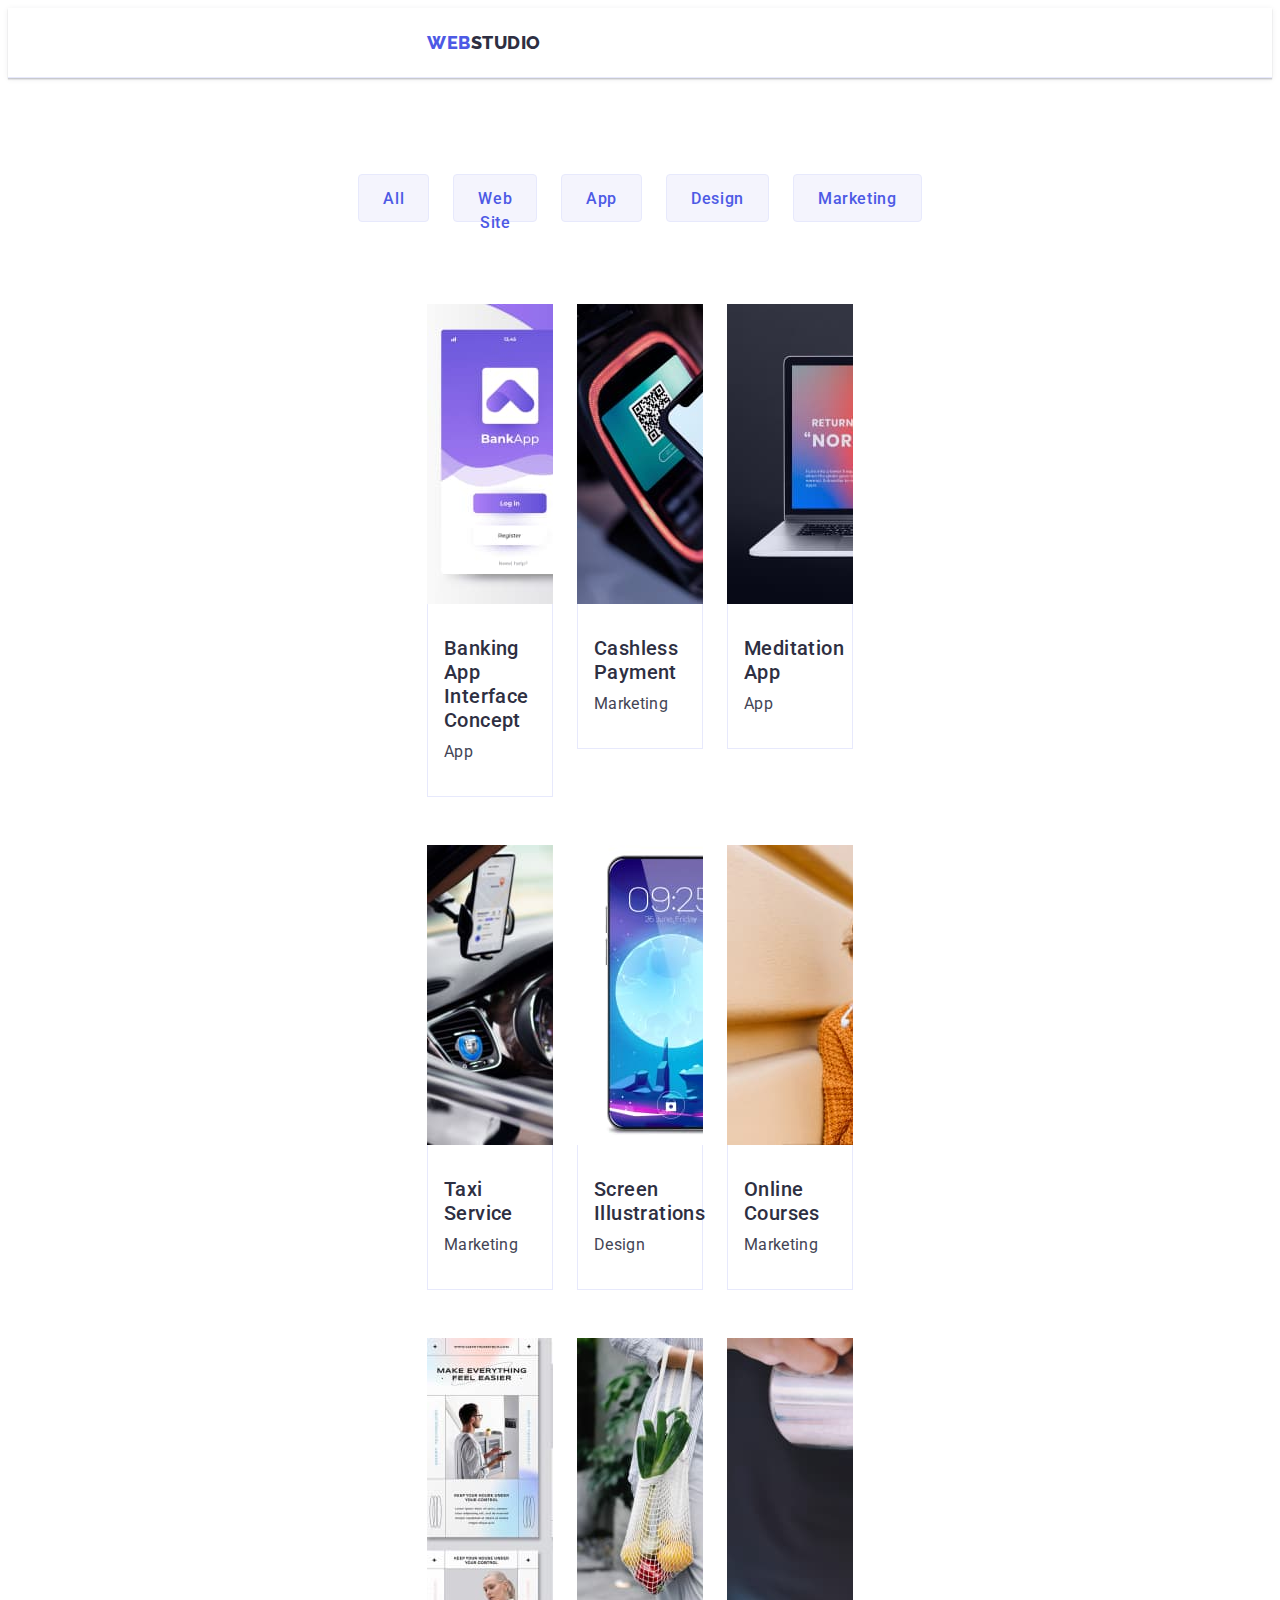
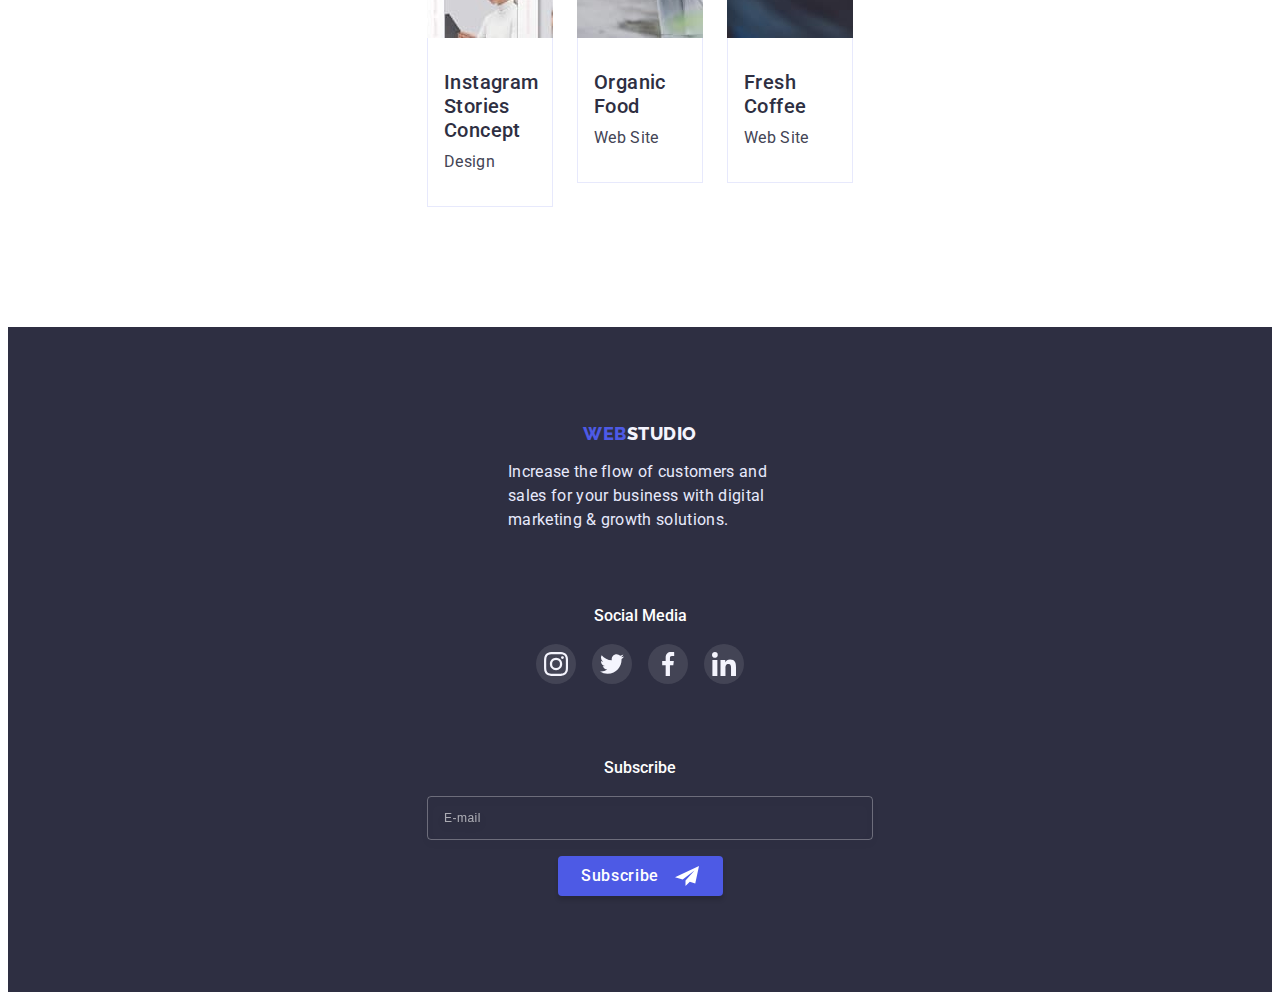
==== portfolio.html @ ef0aab84 "adaptive" ====
<!DOCTYPE html>
<html lang="en">
  <head>
    <meta charset="UTF-8" />
    <meta http-equiv="X-UA-Compatible" content="IE=edge" />
    <meta name="viewport" content="width=device-width, initial-scale=1.0" />
    <title>Portfolio</title>
    <link rel="preconnect" href="https://fonts.googleapis.com" />
    <link rel="preconnect" href="https://fonts.gstatic.com" crossorigin />
    <link
      href="https://fonts.googleapis.com/css2?family=Raleway:wght@800&family=Roboto:wght@400;500;700;900&display=swap"
      rel="stylesheet"
    />
    <link
      rel="stylesheet"
      href="https://cdnjs.cloudflare.com/ajax/libs/modern-normalize/1.1.0/modern-normalize.min.css"
      integrity="sha512-wpPYUAdjBVSE4KJnH1VR1HeZfpl1ub8YT/NKx4PuQ5NmX2tKuGu6U/JRp5y+Y8XG2tV+wKQpNHVUX03MfMFn9Q=="
      crossorigin="anonymous"
      referrerpolicy="no-referrer"
    />
    <link rel="stylesheet" href="./css/styles.css" />
  </head>
  <body>
    <header class="header">
      <div class="container header-container">
        <nav class="header-nav">
          <a class="logo-link link" href="./index.html"
            >Web<span class="logo-em">Studio</span></a
          >
          <ul class="list header-list">
            <li><a class="nav-link link" href="./index.html">Studio</a></li>
            <li>
              <a class="nav-link link active-nav-link" href="./portfolio.html"
                >Portfolio</a
              >
            </li>
            <li><a class="nav-link link" href="">Contacts</a></li>
          </ul>
        </nav>
        <address class="contact">
          <ul class="list contact-list">
            <li>
              <a class="contact-link link" href="mailto:info@devstudio.com"
                >info@devstudio.com</a
              >
            </li>
            <li>
              <a class="contact-link link" href="tel:+110001111111"
                >+11 (000) 111-11-11</a
              >
            </li>
          </ul>
        </address>
      </div>
    </header>
    <main>
      <section class="portfolio-section">
        <div class="container">
          <h1 class="visually-hidden">Portfolio</h1>
          <ul class="list portfolio-buttons-list">
            <li><button class="property-button" type="button">All</button></li>
            <li>
              <button class="property-button" type="button">Web Site</button>
            </li>
            <li><button class="property-button" type="button">App</button></li>
            <li>
              <button class="property-button" type="button">Design</button>
            </li>
            <li>
              <button class="property-button" type="button">Marketing</button>
            </li>
          </ul>
          <ul class="list portfolio-exhamples-list">
            <li class="portfolio-item">
              <a class="link portfolio-item-link" href="">
                <div class="portfolio-cover-wraper">
                  <img
                    width="360"
                    height="300"
                    src="./images/banking-app.jpg"
                    alt="Application for banking"
                  />
                  <p class="portfolio-cover-text">
                    14 Stylish and User-Friendly App Design Concepts · Task
                    Manager App · Calorie Tracker App · Exotic Fruit Ecommerce
                    App · Cloud Storage App
                  </p>
                </div>
                <div class="portfolio-item-exhample">
                  <h2 class="portfolio-item-name">
                    Banking App Interface Concept
                  </h2>
                  <p class="portfolio-item-type">App</p>
                </div>
              </a>
            </li>
            <li class="portfolio-item">
              <a class="link portfolio-item-link" href="">
                <div class="portfolio-cover-wraper">
                  <img
                    width="360"
                    height="300"
                    src="./images/cashless-payment.jpg"
                    alt="Paying terminal"
                  />
                  <p class="portfolio-cover-text">
                    14 Stylish and User-Friendly App Design Concepts · Task
                    Manager App · Calorie Tracker App · Exotic Fruit Ecommerce
                    App · Cloud Storage App
                  </p>
                </div>
                <div class="portfolio-item-exhample">
                  <h2 class="portfolio-item-name">Cashless Payment</h2>
                  <p class="portfolio-item-type">Marketing</p>
                </div>
              </a>
            </li>
            <li class="portfolio-item">
              <a class="link portfolio-item-link" href="">
                <div class="portfolio-cover-wraper">
                  <img
                    width="360"
                    height="300"
                    src="./images/meditation-app.jpg"
                    alt="Notebook and telefone"
                  />
                  <p class="portfolio-cover-text">
                    14 Stylish and User-Friendly App Design Concepts · Task
                    Manager App · Calorie Tracker App · Exotic Fruit Ecommerce
                    App · Cloud Storage App
                  </p>
                </div>
                <div class="portfolio-item-exhample">
                  <h2 class="portfolio-item-name">Meditation App</h2>
                  <p class="portfolio-item-type">App</p>
                </div>
              </a>
            </li>
            <li class="portfolio-item">
              <a class="link portfolio-item-link" href="">
                <div class="portfolio-cover-wraper">
                  <img
                    width="360"
                    height="300"
                    src="./images/taxi-service.jpg"
                    alt="Steering wheel"
                  />
                  <p class="portfolio-cover-text">
                    14 Stylish and User-Friendly App Design Concepts · Task
                    Manager App · Calorie Tracker App · Exotic Fruit Ecommerce
                    App · Cloud Storage App
                  </p>
                </div>
                <div class="portfolio-item-exhample">
                  <h2 class="portfolio-item-name">Taxi Service</h2>
                  <p class="portfolio-item-type">Marketing</p>
                </div>
              </a>
            </li>
            <li class="portfolio-item">
              <a class="link portfolio-item-link" href="">
                <div class="portfolio-cover-wraper">
                  <img
                    width="360"
                    height="300"
                    src="./images/screen-illustration.jpg"
                    alt="Screens of mobile phone"
                  />
                  <p class="portfolio-cover-text">
                    14 Stylish and User-Friendly App Design Concepts · Task
                    Manager App · Calorie Tracker App · Exotic Fruit Ecommerce
                    App · Cloud Storage App
                  </p>
                </div>
                <div class="portfolio-item-exhample">
                  <h2 class="portfolio-item-name">Screen Illustrations</h2>
                  <p class="portfolio-item-type">Design</p>
                </div>
              </a>
            </li>
            <li class="portfolio-item">
              <a class="link portfolio-item-link" href="">
                <div class="portfolio-cover-wraper">
                  <img
                    width="360"
                    height="300"
                    src="./images/online-courses.jpg"
                    alt="Happy lady"
                  />
                  <p class="portfolio-cover-text">
                    14 Stylish and User-Friendly App Design Concepts · Task
                    Manager App · Calorie Tracker App · Exotic Fruit Ecommerce
                    App · Cloud Storage App
                  </p>
                </div>
                <div class="portfolio-item-exhample">
                  <h2 class="portfolio-item-name">Online Courses</h2>
                  <p class="portfolio-item-type">Marketing</p>
                </div>
              </a>
            </li>
            <li class="portfolio-item">
              <a class="link portfolio-item-link" href="">
                <div class="portfolio-cover-wraper">
                  <img
                    width="360"
                    height="300"
                    src="./images/instagram-stories.jpg"
                    alt="Screens of Instagram"
                  />
                  <p class="portfolio-cover-text">
                    14 Stylish and User-Friendly App Design Concepts · Task
                    Manager App · Calorie Tracker App · Exotic Fruit Ecommerce
                    App · Cloud Storage App
                  </p>
                </div>
                <div class="portfolio-item-exhample">
                  <h2 class="portfolio-item-name">Instagram Stories Concept</h2>
                  <p class="portfolio-item-type">Design</p>
                </div>
              </a>
            </li>
            <li class="portfolio-item">
              <a class="link portfolio-item-link" href="">
                <div class="portfolio-cover-wraper">
                  <img
                    width="360"
                    height="300"
                    src="./images/organic-food.jpg"
                    alt="Bag with food"
                  />
                  <p class="portfolio-cover-text">
                    14 Stylish and User-Friendly App Design Concepts · Task
                    Manager App · Calorie Tracker App · Exotic Fruit Ecommerce
                    App · Cloud Storage App
                  </p>
                </div>
                <div class="portfolio-item-exhample">
                  <h2 class="portfolio-item-name">Organic Food</h2>
                  <p class="portfolio-item-type">Web Site</p>
                </div>
              </a>
            </li>
            <li class="portfolio-item">
              <a class="link portfolio-item-link" href="">
                <div class="portfolio-cover-wraper">
                  <img
                    width="360"
                    height="300"
                    src="./images/fresh-coffee.jpg"
                    alt="Coffee"
                  />
                  <p class="portfolio-cover-text">
                    14 Stylish and User-Friendly App Design Concepts · Task
                    Manager App · Calorie Tracker App · Exotic Fruit Ecommerce
                    App · Cloud Storage App
                  </p>
                </div>
                <div class="portfolio-item-exhample">
                  <h2 class="portfolio-item-name">Fresh Coffee</h2>
                  <p class="portfolio-item-type">Web Site</p>
                </div>
              </a>
            </li>
          </ul>
        </div>
      </section>
    </main>
    <footer class="footer">
      <div class="container footer-container">
        <div class="footer-descr">
          <a class="logo-link link" href="./index.html"
            >Web<span class="logo-em">Studio</span></a
          >
          <p class="footer-text">
            Increase the flow of customers and sales for your business with
            digital marketing & growth solutions.
          </p>
        </div>
        <div class="footer-social">
          <p class="footer-social-media">social media</p>
          <ul class="list footer-social-list">
            <li class="footer-social-item">
              <a href="" class="link footer-social-link">
                <svg class="footer-social-icon">
                  <use href="./images/icons.svg#icon-instagram"></use>
                </svg>
              </a>
            </li>

            <li class="footer-social-item">
              <a href="" class="link footer-social-link">
                <svg class="footer-social-icon">
                  <use href="./images/icons.svg#icon-twitter"></use>
                </svg>
              </a>
            </li>
            <li class="footer-social-item">
              <a href="" class="link footer-social-link">
                <svg class="footer-social-icon">
                  <use href="./images/icons.svg#icon-facebook"></use>
                </svg>
              </a>
            </li>
            <li class="footer-social-item">
              <a href="" class="link footer-social-link">
                <svg class="footer-social-icon">
                  <use href="./images/icons.svg#icon-linkedin"></use>
                </svg>
              </a>
            </li>
          </ul>
        </div>
        <div class="footer-form-container">
          <p class="footer-social-media">Subscribe</p>
          <form class="footer-form">
            <label class="visually-hidden" for="footer-email">E-mail</label>
            <input type="email" class="footer-email" name="footer-email" id="footer-email" placeholder="E-mail">
            <button type="submit" class="footer-button">
              <span class="footer-button-name">Subscribe</span>
              <svg class="footer-button-icon">
                <use href="./images/icons.svg#icon-footer-button-icon"></use>
              </svg>
            </button>          
          </form>
        </div>
      </div>
    </footer>
  </body>
</html>
---- css/styles.css ----
:root {
    --main-titles-color: #2E2F42;
    /* NAVY BLUE */
    --main-text-color: #434455;
    /* SLATE */
    --lightest-grey: #F4F4FD;
    /*CLOUD*/
    --button-main-color: #4D5AE5;
    /*IRIS*/
    --button-second-color: #E7E9FC;
    --hover-color: #404BBF;
    /*OCEAN*/
    --main-font: 'Roboto', sans-serif;
    --transition-parameters: 250ms cubic-bezier(0.4, 0, 0.2, 1);
}

p,
h1,
h2,
h3,
h4,
h5,
h6 {
    margin: 0;
}

ul {
    padding-left: 0;
    margin: 0;
}

img {
    display: block;
}

body {
    font-family: var(--main-font);
    color: var(--main-text-color);
    background-color: #FFFFFF;
}

.container {
    padding-left: 15px;
    padding-right: 15px;
    margin: 0 auto;
    max-width: 426px;
}

.list {
    list-style: none;
}

.link {
    text-decoration: none;
    font-style: normal;
}

.button {
    cursor: pointer;
    border-radius: 4px;
}

.visually-hidden {
    position: absolute;
    width: 1px;
    height: 1px;
    margin: -1px;
    border: 0;
    padding: 0;
    white-space: nowrap;
    clip-path: inset(100%);
    clip: rect(0 0 0 0);
    overflow: hidden;
}

/*Header and footer styles*/
.header {
    padding-top: 24px;
    padding-bottom: 24px;
    border-bottom: 1px solid var(--button-second-color);
    box-shadow: 0px 2px 1px rgba(46, 47, 66, 0.08), 0px 1px 1px rgba(46, 47, 66, 0.16), 0px 1px 6px rgba(46, 47, 66, 0.08);
}

.header-container {
    display: flex;
    /*max-width: 480px;*/
}

.header-nav {
    display: flex;
    align-items: center;
}

.header-list {
    display: none;
}


.logo-link {
    font-family: 'Raleway', sans-serif;
    font-style: normal;
    font-weight: 800;
    text-transform: uppercase;
    font-size: 18px;
    line-height: 1.17;
    letter-spacing: 0.03em;
    color: var(--button-main-color);
    margin-right: 76px;
}

.logo-em {
    color: var(--main-titles-color);
}


.nav-link {
    font-family: var(--main-font);
    font-style: normal;
    font-weight: 500;
    font-size: 16px;
    line-height: 1.5;
    letter-spacing: 0.02em;
    color: var(--main-titles-color);
    transition: color var(--transition-parameters);
}

.active-nav-link {
    color: var(--hover-color);
    position: relative;
}

.contact {
    margin-left: auto;
}

.contact-list {
    display: none;
}

.nav-link:hover,
.nav-link:focus,
.contact-link:hover,
.contact-link:focus {
    color: var(--hover-color);
}

.mobile-menu-open {
    width: 32px;
    height: 22px;
    padding: 0;
    border: none;
    background-color: transparent;
    cursor: pointer;
}


.icon-menu {
    stroke: var(--main-titles-color);
}

.mobile-menu-open:focus .icon-menu { 
    stroke: var(--hover-color);
}


.mob-menu {
    position: fixed;
    top: 0;
    z-index: 1;
    display: flex;
    flex-direction: column;
    justify-content: space-between;
    width: 100%;
    height: 100%;
    padding-top: 24px;
    padding-bottom: 40px;
    padding-left: 40px;
    padding-right: 24px;
    background-color: #FFFFFF;
    overflow: auto;
}

.mobile-menu-close {
    background: #E7E9FC;
    border: 1px solid rgba(0, 0, 0, 0.1);
    display: flex;
    justify-content: center;
    align-items: center;
    margin-left: auto;
    margin-bottom: 32px;
    padding: 0;
    width: 24px;
    height: 24px;
    border-radius: 50%;
    cursor: pointer;
}

.mobile-menu-close:focus{
    background-color: var(--hover-color);
    fill: var(--lightest-grey);
}

.mob-menu-link {
    font-weight: 700;
    font-size: 36px;
    line-height: 1.11;
    letter-spacing: 0.02em;
    text-transform: capitalize;
    color: var(--main-titles-color);
}

.mob-adress{
    max-width: 426px;
}

.active-mob-link {
    color: var(--hover-color);
}

.mob-menu-item:not(:last-child) {
    margin-bottom: 40px;
}

.mob-menu-tel {
    margin-bottom: 40px;
}

.mob-tel-link {
    font-weight: 600;
    font-size: 36px;
    line-height: 1.11;
    color: var(--button-main-color);
}

.mob-email-link {
    font-weight: 500;
    font-size: 20px;
    line-height: 1.2;
    letter-spacing: 0.02em;
    color: var(--main-text-color);
}

.mob-menu-link:focus,
.mob-menu-link:focus,
.mob-email-link:focus{
    color: var(--hover-color);   
}
.mob-tel-link:focus{
    color: var(--main-text-color);
}

.mob-menu-contacts {
    margin-bottom: 48px;
}

.mob-soc-list {
    display: flex;
    justify-content: space-between;
}

.mob-soc-item{
    width: 40px;
    height: 40px;   
}


.footer {
    background-color: var(--main-titles-color);
    /*padding-top: 100px;
    padding-bottom: 100px;*/
    padding-top: 96px;
    padding-bottom: 96px;
    margin: 0 auto;
}

.footer-container {
    /*display: flex;*/
    max-width: 426px;
}

.footer-descr {
    width: 264px;
    margin: 0 auto;
    margin-bottom: 72px;
}

.footer-descr>.logo-link {
    margin: 0 auto;
    display: block;
    text-align: center;
}

.footer .logo-em {
    color: var(--lightest-grey)
}

.footer-text {
    font-family: var(--main-font);
    font-size: 16px;
    line-height: 1.5;
    letter-spacing: 0.02em;
    color: var(--button-second-color);
    max-width: 268px;
    /*max-width: 264px;*/
    margin-top: 16px;
}

.footer-social {
    max-width: 208px;
    margin: 0 auto;
    margin-bottom: 72px;
    /*margin-left: 120px;
    margin-right: 80px;*/
}

.footer-social-media {
    text-transform: capitalize;
    text-align: center;
    font-weight: 500;
    font-size: 16px;
    line-height: 1.5;
    color: #FFFFFF;
    margin-bottom: 16px;
}

.footer-social-list {
    display: flex;
    gap: 16px;
}

.footer-social-item {
    width: 40px;
    height: 40px;
}

.footer-social-link {
    width: 100%;
    height: 100%;
    display: flex;
    align-items: center;
    justify-content: center;
    border-radius: 50%;
    background: rgba(255, 255, 255, 0.1);
    transition: background var(--transition-parameters);
}

.footer-social-icon {
    width: 24px;
    height: 24px;
}

.footer-social-link:hover,
.footer-social-link:focus {
    background: #31D0AA;
}

/*main styles*/


/*section Effective solutions*/

.main-title-section {
    max-width: 428px;
    background-color: var(--main-titles-color);
    background-image: linear-gradient(rgba(46, 47, 66, 0.7), rgba(46, 47, 66, 0.7)), url(../images/people-office-mob.jpg);
    background-size: cover;
    background-position: center;
    padding-top: 112px;
    padding-bottom: 112px;
    margin: 0 auto;
}

@media (min-device-pixel-ratio: 2),
(min-resolution: 192dpi),
(min-resolution: 2dppx) {
    .main-title-section {
        background-image: linear-gradient(rgba(46, 47, 66, 0.7), rgba(46, 47, 66, 0.7)), url(../images/people-office-mob-2x.jpg);
    }
}


.main-title {
    font-weight: 700;
    font-size: 36px;
    line-height: 1.11;
    letter-spacing: 0.02em;
    color: #FFFFFF;
    text-align: center;
    max-width: 428px;
    margin: 0 auto 72px auto;
}

.main-title-button {
    font-family: var(--main-font);
    font-weight: 500;
    font-size: 16px;
    line-height: 1.5;
    letter-spacing: 0.04em;
    color: #FFFFFF;
    background-color: var(--button-main-color);
    box-shadow: 0px 4px 4px rgba(0, 0, 0, 0.15);
    display: block;
    margin: 0 auto;
    min-width: 169px;
    height: 56px;
    border: none;
    transition: background-color var(--transition-parameters);
}

.main-title-button:hover,
.main-title-button:focus {
    background-color: var(--hover-color);
    cursor: pointer;
}

/*section Principles*/
.principles-section {
    padding-top: 96px;
    padding-bottom: 96px;
    /*padding-bottom: 120px;
    padding-top: 120px;*/
}

.principles-list {
    display: flex;
    flex-wrap: wrap;
    gap: 72px;
}

.principles {
    width: 100%;
}

.principle-title {
    font-family: 'Roboto';
    font-style: normal;
    font-weight: 700;
    font-size: 36px;
    line-height: 1.11;
    text-align: center;
    letter-spacing: 0.02em;
    text-transform: capitalize;
    color: var(--main-titles-color);
    margin-bottom: 8px;
}

.principle-description {
    font-weight: 500;
    /*only for mobile and tablet*/
    font-size: 16px;
    line-height: 1.5;
    letter-spacing: 0.02em;
}

.principle-icon-container {
    display: none;
}


.principle-icon {
    width: 64px;
    height: 64px;
    display: block;

}


/*section What are we doing*/

.type-of-work {
    display: none;
}

.section-title {

    font-weight: 700;
    font-size: 36px;
    line-height: 1.11;
    letter-spacing: 0.02em;
    text-transform: capitalize;
    color: var(--main-titles-color);
    text-align: center;
    margin-bottom: 72px;
}

.list-of-types {
    display: flex;
    gap: 24px;
}

.types {
    width: calc((100% - 48px) / 3);
}




section Our team .team-description {
    background-color: var(--lightest-grey);
    padding-top: 120px;
    padding-bottom: 120px;
}

.team-description>.container {
    width: 294px;
}

.team-list {
    display: flex;
    flex-wrap: wrap;
    gap: 72px;
}

.team-member {
    background-color: #FFFFFF;
    width: 100%;
    /*width: calc((100% - 72px) / 4);*/
    border-radius: 0px 0px 4px 4px;
    box-shadow: 0px 1px 6px rgba(46, 47, 66, 0.08), 0px 1px 1px rgba(46, 47, 66, 0.16), 0px 2px 1px rgba(46, 47, 66, 0.08);
}

.member-picture {
    width: 264;
    height: 260;
}

.member-description {
    padding: 32px 16px;
}

.member-name {
    font-weight: 500;
    font-size: 20px;
    line-height: 1.2;
    letter-spacing: 0.02em;
    color: var(--main-titles-color);
    text-align: center;
    margin-bottom: 8px;
}

.member-position {
    font-size: 16px;
    line-height: 1.5;
    letter-spacing: 0.02em;
    text-align: center;
}

.member-soc-list {
    display: flex;
    gap: 24px;
    margin-top: 8px;
}

.soc-item {
    width: 40px;
    height: 40px;

}

.member-soc-link {
    display: flex;
    align-items: center;
    justify-content: center;
    width: inherit;
    height: inherit;
    border-radius: 50%;
    background-color: var(--button-main-color);
    transition: background-color var(--transition-parameters);

}

.member-soc-link:hover,
.member-soc-link:focus {
    background-color: var(--hover-color);
}


.member-soc-icon {
    width: 16px;
    height: 16px;
}

/*Styles for customers*/
.customers-section {
    padding-top: 96px;
    padding-bottom: 96px;
    /*padding-top: 120px;
    padding-bottom: 120px;*/
}

.customers-icons-list {
    display: flex;
    flex-wrap: wrap;
    /*gap: 24px;*/
}

.customers-icons {
    height: 88px;
    width: calc((100% - 16px) / 2);
}

.customers-icons:nth-child(2n+1) {
    margin-right: 16px;
}

.customers-icons:nth-child(-n+4) {
    margin-bottom: 72px;
}

.customers-link {
    width: 100%;
    height: 100%;
    border: 1px solid #8E8F99;
    border-radius: 4px;
    display: flex;
    align-items: center;
    justify-content: center;
    fill: #8E8F99;
    transition: fill var(--transition-parameters), border-color var(--transition-parameters);
}

.customer-icon {
    width: 104px;
    height: 56px;
}

.customers-link:hover,
.customers-link:focus {
    border-color: var(--hover-color);
    fill: var(--hover-color);
}




/*Styles for portfolio*/

.portfolio-section {
    padding-top: 96px;
    padding-bottom: 120px;
}

.portfolio-buttons-list {
    display: flex;
    gap: 24px;
    justify-content: center;
    margin-bottom: 72px;
}

.property-button {
    font-family: var(--main-font);
    font-weight: 500;
    font-size: 16px;
    line-height: 1.5;
    letter-spacing: 0.04em;
    color: var(--button-main-color);
    background-color: var(--lightest-grey);
    cursor: pointer;
    height: 48px;
    border-radius: 4px;
    padding: 12px 24px;
    border: 1px solid var(--button-second-color);
    transition: color var(--transition-parameters), background-color var(--transition-parameters), box-shadow var(--transition-parameters), border-color var(--transition-parameters);
}

.property-button:hover,
.property-button:focus {
    color: #FFFFFF;
    background-color: var(--hover-color);
    cursor: pointer;
    border: 1px solid transparent;
    box-shadow: 0px 3px 1px rgba(0, 0, 0, 0.1), 0px 2px 1px rgba(0, 0, 0, 0.08), 0px 2px 2px rgba(0, 0, 0, 0.12);
}

.portfolio-exhamples-list {
    display: flex;
    flex-wrap: wrap;
    column-gap: 24px;
    row-gap: 48px;
}

.portfolio-item {
    width: calc((100% - 48px) / 3);
}

.portfolio-item-link {
    display: block;
    transition: box-shadow var(--transition-parameters);
}

.portfolio-item-link:hover,
.portfolio-item-link:focus {
    box-shadow: 0px 1px 6px rgba(46, 47, 66, 0.08), 0px 1px 1px rgba(46, 47, 66, 0.16), 0px 2px 1px rgba(46, 47, 66, 0.08);
}

.portfolio-item-link:hover .portfolio-cover-text {
    transform: translateY(0);
}


.portfolio-item-exhample {
    padding: 32px 16px;
    border: 1px solid var(--button-second-color);
    border-top: none;
}

.portfolio-item-name {
    font-weight: 500;
    font-size: 20px;
    line-height: 1.2;
    letter-spacing: 0.02em;
    color: var(--main-titles-color);
    margin-bottom: 8px;
}

.portfolio-item-type {
    font-size: 16px;
    line-height: 1.5;
    letter-spacing: 0.02em;
    color: var(--main-text-color)
}

.portfolio-cover-wraper {
    position: relative;
    overflow: hidden;
}

.portfolio-cover-text {
    position: absolute;
    width: 100%;
    height: 100%;
    padding: 40px 32px;
    top: 0;
    font-size: 16px;
    line-height: 1.5;
    letter-spacing: 0.02em;
    overflow: auto;
    color: var(--lightest-grey);
    background-color: var(--button-main-color);
    transform: translateY(100%);
    transition: transform var(--transition-parameters);
}

/*Modal styles*/

.backdrop {
    position: fixed;
    top: 0;
    width: 100%;
    height: 100%;
    background-color: rgba(46, 47, 66, 0.4);
    transition: opacity var(--transition-parameters), visibility var(--transition-parameters);
}

.modal {
    padding-top: 72px;
    padding-left: 24px;
    padding-right: 24px;
    padding-bottom: 24px;
    position: absolute;
    top: 88px;
    left: 50%;
    top: 50%;
    transform: translate(-50%, -50%) scale(1);
    width: 408px;
    min-height: 576px;
    background-color: #FCFCFC;
    box-shadow: 0px 1px 1px rgba(0, 0, 0, 0.14), 0px 1px 3px rgba(0, 0, 0, 0.12), 0px 2px 1px rgba(0, 0, 0, 0.2);
    border-radius: 4px;
    transition: transform var(--transition-parameters);
}

.modal-close {
    display: flex;
    align-items: center;
    justify-content: center;
    position: absolute;
    top: 24px;
    right: 24px;
    padding: 0;
    width: 24px;
    height: 24px;
    border-radius: 50%;
    border: 1px solid rgba(0, 0, 0, 0.1);
    background-color: var(--button-second-color);
    fill: #000000;
    transition: background-color var(--transition-parameters), fill var(--transition-parameters);
}

.is-hidden {
    opacity: 0;
    visibility: hidden;
    pointer-events: none;
}

.backdrop.is-hidden .modal {
    transform: translate(-50%, -50%) scale(0.5);
}

.modal-close-icon {
    width: 8px;
    height: 8px;

}

.modal-close:hover,
.modal-close:focus {
    background-color: var(--hover-color);
    fill: var(--lightest-grey);
}

.modal-title {
    width: 100%;
    margin-bottom: 16px;
    font-family: var(--main-font);
    font-weight: 500;
    font-size: 16px;
    line-height: 1.5;
    letter-spacing: 0.02em;
    text-align: center;
    color: var(--main-titles-color);
}

.modal-input {
    width: 100%;
    height: 40px;
    padding-left: 38px;
    background-color: transparent;
    border: 1px solid rgba(33, 33, 33, 0.2);
    border-radius: 4px;
    outline: transparent;
    transition: border-color var(--transition-parameters);
}

.modal-input:focus {
    border-color: var(--button-main-color);
}

.modal-input:focus+.input-icon {
    fill: var(--button-main-color);
}

.modal-input-field {
    margin-bottom: 8px;

}

.modal-label-text {
    display: block;
    margin-bottom: 4px;
    text-transform: capitalize;
    /*font-style: normal;
    font-weight: 400;*/
    font-size: 12px;
    line-height: 1.33;
    letter-spacing: 0.04em;
    color: #8E8F99;
}

.modal-textarea {
    width: 100%;
    height: 120px;
    padding: 8px 16px;
    display: block;
    resize: none;
    text-transform: capitalize;
    font-size: 12px;
    line-height: 1.33;
    letter-spacing: 0.04em;
    background-color: transparent;
    border: 1px solid rgba(33, 33, 33, 0.2);
    border-radius: 4px;
    outline: transparent;
    transition: border-color var(--transition-parameters);
}

.modal-textarea::placeholder {
    color: rgba(117, 117, 117, 0.5);
}

.modal-textarea:focus {
    border-color: var(--button-main-color);
}

.input-wrap {
    position: relative;
}

.input-icon {
    width: 18px;
    height: 24px;
    top: 50%;
    transform: translateY(-50%);
    left: 16px;
    position: absolute;
    fill: var(--main-titles-color);
    transition: fill var(--transition-parameters);
}

.policy-label {
    display: flex;
    align-items: baseline;
    font-size: 12px;
    line-height: 1.33;
    letter-spacing: 0.04em;
    color: #757575;
}

.new-check {
    display: flex;
    align-items: center;
    justify-content: center;
    margin-right: 8px;
    width: 16px;
    height: 16px;
    border: 1.25px solid #2E2F42;
    border-radius: 2px;
    cursor: pointer;
    fill: transparent;
    transition: fill var(--transition-parameters), background-color var(--transition-parameters), border-color var(--transition-parameters);
}

.check-icon {
    width: 10px;
    height: 8px;

}

.policy-link {
    color: var(--button-main-color);
}

.modal-check:checked+.policy-label .new-check {
    background-color: #4D5AE5;
    fill: #F4F4FD;
}

.modal-check:focus+.policy-label .new-check {
    border-color: #4D5AE5;
}

.modal-check-field {
    margin-top: 16px;
    margin-bottom: 24px;
}

.footer-button-icon {
    width: 24px;
    height: 24px;
    fill: #FFFFFF;
}

.footer-button {
    margin: 0 auto;
    display: flex;
    align-items: center;
    justify-content: center;
    gap: 16px;
    font-family: var(--main-font);
    font-weight: 500;
    font-size: 16px;
    line-height: 1.5;
    letter-spacing: 0.04em;
    cursor: pointer;
    border-radius: 4px;
    color: #FFFFFF;
    background-color: var(--button-main-color);
    box-shadow: 0px 4px 4px rgba(0, 0, 0, 0.15);
    min-width: 165px;
    height: 40px;
    border: none;
    transition: background-color var(--transition-parameters);
}

.footer-button:hover,
.footer-button:focus {
    background-color: var(--hover-color);
    cursor: pointer;
}

.footer-form {
    display: block;
    /*display: flex;
    align-items: center;
    gap: 24px;*/
}

.footer-email {
    display: block;
    width: 100%;
    height: 40px;
    margin-bottom: 16px;
    padding-left: 16px;
    background-color: transparent;
    border: 1px solid rgba(255, 255, 255, 0.3);
    filter: drop-shadow(0px 4px 4px rgba(0, 0, 0, 0.15));
    border-radius: 4px;
    font-size: 12px;
    line-height: 2;
    letter-spacing: 0.04em;
    color: #FFFFFF;
    outline: transparent;
    transition: border-color var(--transition-parameters);    
}

.footer-email::placeholder {
    color: rgba(255, 255, 255, 0.6);
}

.footer-email:focus {
    border-color: #FFFFFF;
}
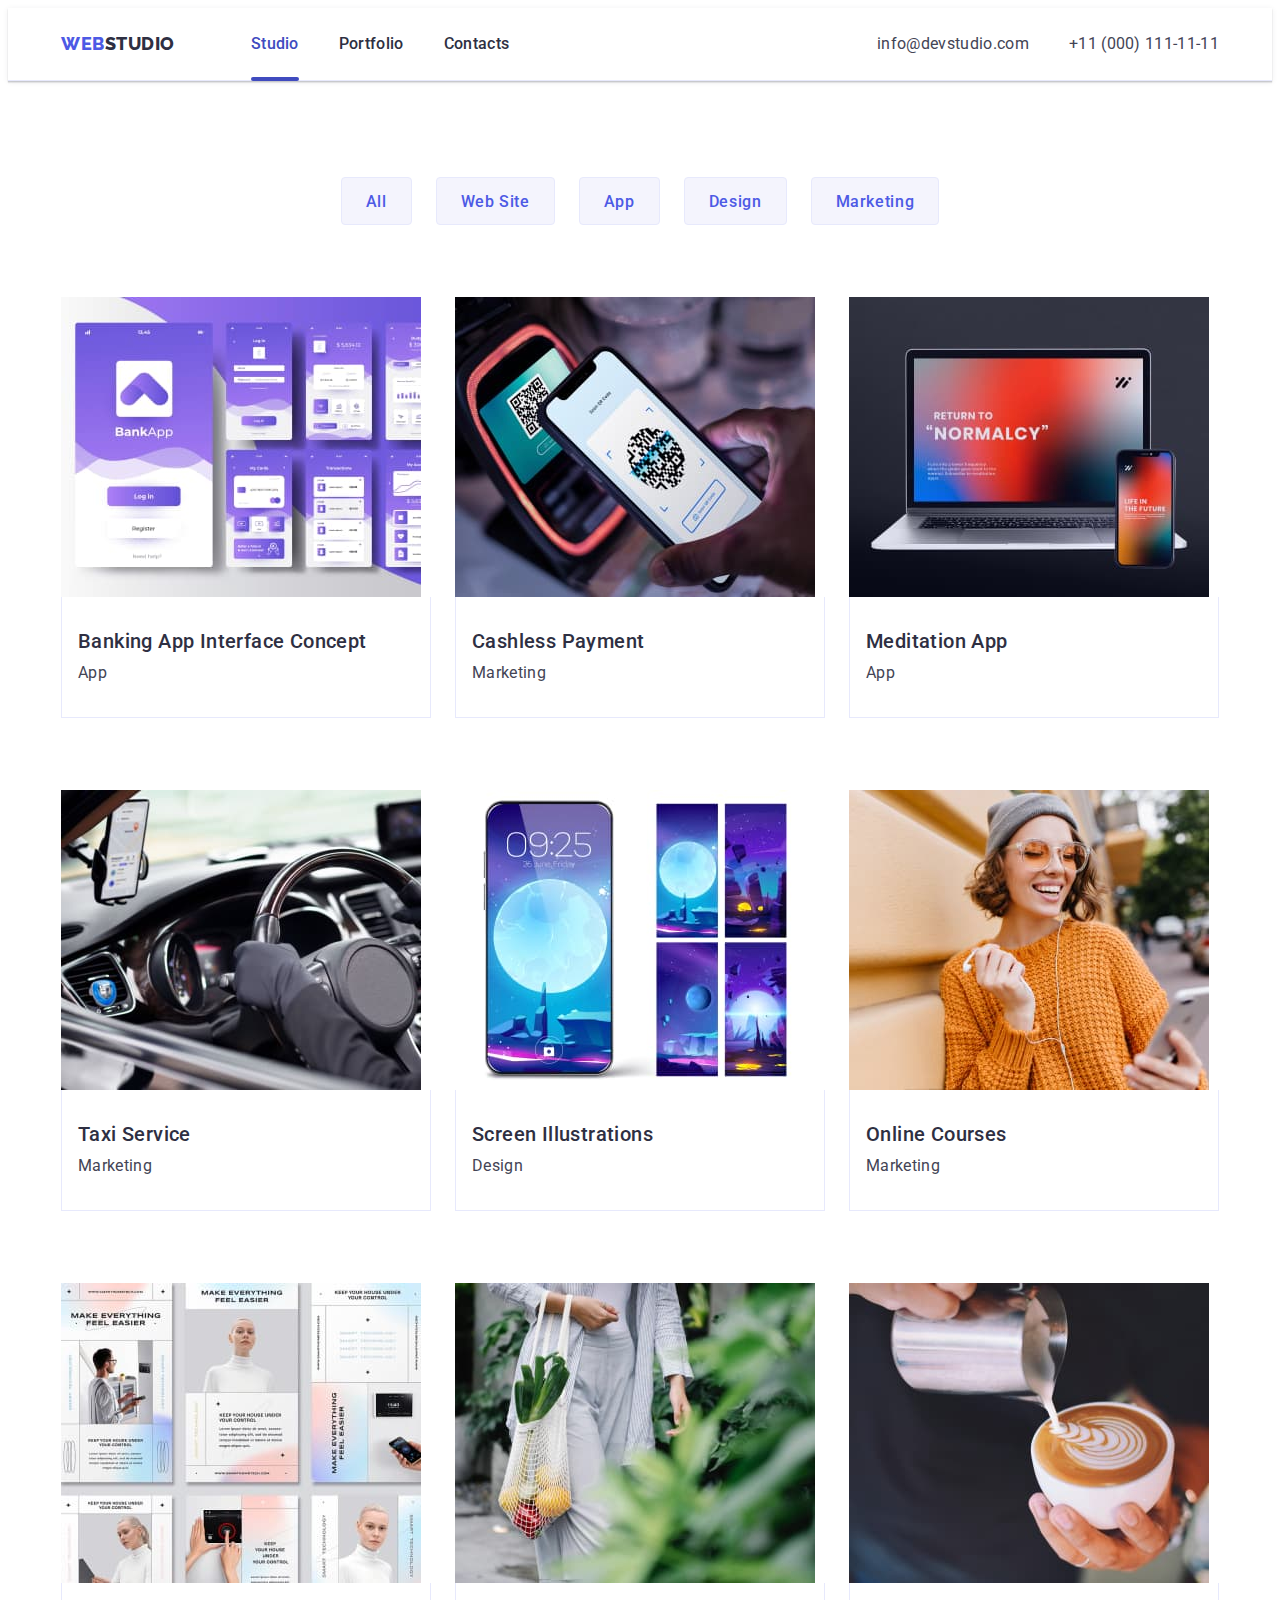
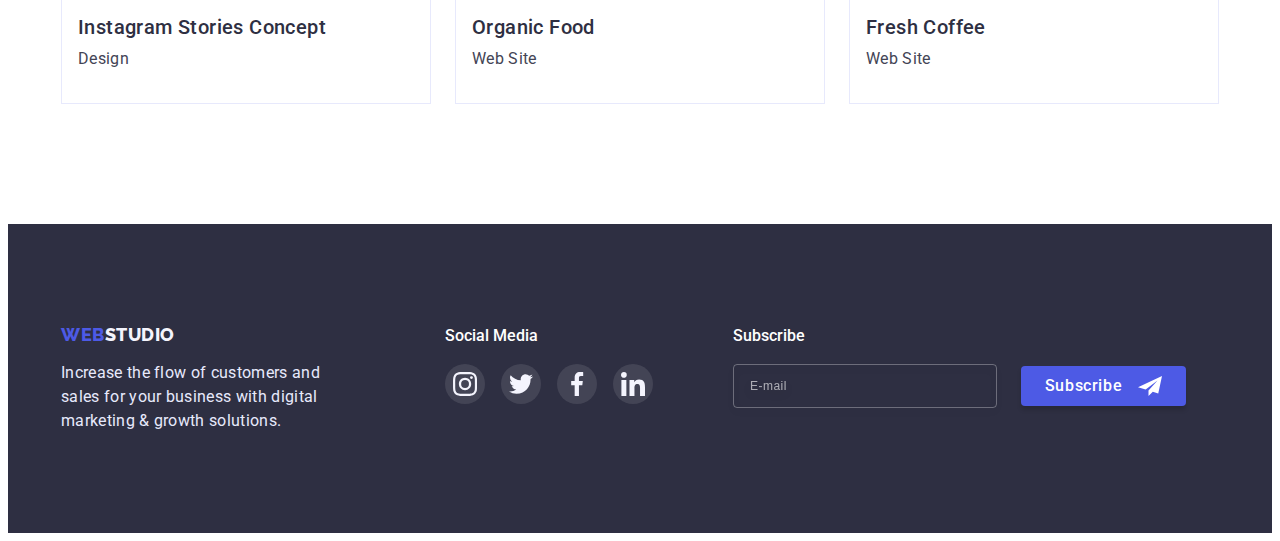
==== commit d09846c4: "portfolio" ====
--- a/portfolio.html
+++ b/portfolio.html
@@ -19,6 +19,7 @@
       referrerpolicy="no-referrer"
     />
     <link rel="stylesheet" href="./css/styles.css" />
+    <link rel="stylesheet" href="./css/media.css" />
   </head>
   <body>
     <header class="header">
@@ -28,11 +29,13 @@
             >Web<span class="logo-em">Studio</span></a
           >
           <ul class="list header-list">
-            <li><a class="nav-link link" href="./index.html">Studio</a></li>
             <li>
-              <a class="nav-link link active-nav-link" href="./portfolio.html"
-                >Portfolio</a
+              <a class="nav-link link active-nav-link" href="./index.html"
+                >Studio</a
               >
+            </li>
+            <li>
+              <a class="nav-link link" href="./portfolio.html">Portfolio</a>
             </li>
             <li><a class="nav-link link" href="">Contacts</a></li>
           </ul>
@@ -51,6 +54,84 @@
             </li>
           </ul>
         </address>
+        <button type="button" class="mobile-menu-open" data-menu-open>
+          <svg class="mobile-open-icon" width="32" height="22">
+            <use
+              class="icon-menu"
+              href="./images/icons.svg#icon-charm_menu-hamburger"
+            ></use>
+          </svg>
+        </button>
+      </div>
+      <div class="mob-menu is-hidden" data-menu>
+        <div>
+          <button type="button" class="mobile-menu-close" data-menu-close>
+            <svg class="mobile-close-icon" width="8" height="8">
+              <use href="./images/icons.svg#icon-close-black"></use>
+            </svg>
+          </button>
+          <ul class="list mob-menu-list">
+            <li class="mob-menu-item">
+              <a class="mob-menu-link link" href="./index.html">Studio</a>
+            </li>
+            <li class="mob-menu-item">
+              <a
+                class="mob-menu-link link active-mob-link"
+                href="./portfolio.html"
+                >Portfolio</a
+              >
+            </li>
+            <li class="mob-menu-item">
+              <a class="mob-menu-link link" href="">Contacts</a>
+            </li>
+          </ul>
+        </div>
+        <div class="mob-adress">
+          <address class="mob-menu-contact">
+            <ul class="list mob-menu-contacts">
+              <li class="mob-menu-tel">
+                <a class="mob-tel-link link" href="tel:+110001111111"
+                  >+11 (000) 111-11-11</a
+                >
+              </li>
+              <li class="mob-email">
+                <a class="mob-email-link link" href="mailto:info@devstudio.com"
+                  >info@devstudio.com</a
+                >
+              </li>
+            </ul>
+          </address>
+          <ul class="mob-soc-list list">
+            <li class="mob-soc-item">
+              <a class="member-soc-link link" href="">
+                <svg class="member-soc-icon">
+                  <use href="./images/icons.svg#icon-instagram"></use>
+                </svg>
+              </a>
+            </li>
+            <li class="mob-soc-item">
+              <a class="member-soc-link link" href="">
+                <svg class="member-soc-icon">
+                  <use href="./images/icons.svg#icon-twitter"></use>
+                </svg>
+              </a>
+            </li>
+            <li class="mob-soc-item">
+              <a class="member-soc-link link" href="">
+                <svg class="member-soc-icon">
+                  <use href="./images/icons.svg#icon-facebook"></use>
+                </svg>
+              </a>
+            </li>
+            <li class="mob-soc-item">
+              <a class="member-soc-link link" href="">
+                <svg class="member-soc-icon">
+                  <use href="./images/icons.svg#icon-linkedin"></use>
+                </svg>
+              </a>
+            </li>
+          </ul>
+        </div>
       </div>
     </header>
     <main>
@@ -74,12 +155,35 @@
             <li class="portfolio-item">
               <a class="link portfolio-item-link" href="">
                 <div class="portfolio-cover-wraper">
-                  <img
-                    width="360"
-                    height="300"
-                    src="./images/banking-app.jpg"
-                    alt="Application for banking"
-                  />
+                  <picture>
+                    <source
+                      srcset="
+                        ./images/portfolio/banking-app-mob.jpg    1x,
+                        ./images/portfolio/banking-app-mob-2x.jpg 2x
+                      "
+                      media="(max-width: 767px)"
+                    />
+                    <source
+                      srcset="
+                        ./images/portfolio/banking-app.jpg    1x,
+                        ./images/portfolio/banking-app-2x.jpg 2x
+                      "
+                      media="(min-width: 1158px)"
+                    />
+                    <source
+                      srcset="
+                        ./images/portfolio/banking-app-tab.jpg    1x,
+                        ./images/portfolio/banking-app-tab-2x.jpg 2x
+                      "
+                      media="(min-width: 768px)"
+                    />
+                    <img class="portfolio-image"
+                      src="./images/portfolio/banking-app.jpg"
+                      alt="Application for banking"
+                    />
+                    <!-- было в img width="396"  -->
+                    <!-- height="300" так не работает -->
+                  </picture>
                   <p class="portfolio-cover-text">
                     14 Stylish and User-Friendly App Design Concepts · Task
                     Manager App · Calorie Tracker App · Exotic Fruit Ecommerce
@@ -97,12 +201,35 @@
             <li class="portfolio-item">
               <a class="link portfolio-item-link" href="">
                 <div class="portfolio-cover-wraper">
-                  <img
-                    width="360"
-                    height="300"
-                    src="./images/cashless-payment.jpg"
-                    alt="Paying terminal"
-                  />
+                  <picture>
+                    <source
+                      srcset="
+                        ./images/portfolio/cashless-payment-mob.jpg    1x,
+                        ./images/portfolio/cashless-payment-mob-2x.jpg 2x
+                      "
+                      media="(max-width: 767px)"
+                    />
+                    <source
+                      srcset="
+                        ./images/portfolio/cashless-payment.jpg    1x,
+                        ./images/portfolio/cashless-payment-2x.jpg 2x
+                      "
+                      media="(min-width: 1158px)"
+                    />
+                    <source
+                      srcset="
+                        ./images/portfolio/cashless-payment-tab.jpg    1x,
+                        ./images/portfolio/cashless-payment-tab-2x.jpg 2x
+                      "
+                      media="(min-width: 768px)"
+                    />
+                    <img class="portfolio-image"
+                      src="./images/portfolio/cashless-payment.jpg"
+                      alt="Application for banking"
+                    />
+                    <!-- было в img width="396"  -->
+                    <!-- height="300" так не работает -->
+                  </picture>
                   <p class="portfolio-cover-text">
                     14 Stylish and User-Friendly App Design Concepts · Task
                     Manager App · Calorie Tracker App · Exotic Fruit Ecommerce
@@ -118,12 +245,33 @@
             <li class="portfolio-item">
               <a class="link portfolio-item-link" href="">
                 <div class="portfolio-cover-wraper">
-                  <img
-                    width="360"
-                    height="300"
-                    src="./images/meditation-app.jpg"
-                    alt="Notebook and telefone"
-                  />
+                  <picture>
+                    <source
+                      srcset="
+                        ./images/portfolio/meditation-app-mob.jpg    1x,
+                        ./images/portfolio/meditation-app-2x.jpg 2x
+                      "
+                      media="(max-width: 767px)"
+                    />
+                    <source
+                      srcset="
+                        ./images/portfolio/meditation-app.jpg    1x,
+                        ./images/portfolio/meditation-app-2x.jpg 2x
+                      "
+                      media="(min-width: 1158px)"
+                    />
+                    <source
+                      srcset="
+                        ./images/portfolio/meditation-app-tab.jpg    1x,
+                        ./images/portfolio/meditation-app-tab-2x.jpg 2x
+                      "
+                      media="(min-width: 768px)"
+                    />
+                    <img class="portfolio-image"
+                      src="./images/portfolio/meditation-app.jpg"
+                      alt="Application for banking"
+                    />                    
+                  </picture>                  
                   <p class="portfolio-cover-text">
                     14 Stylish and User-Friendly App Design Concepts · Task
                     Manager App · Calorie Tracker App · Exotic Fruit Ecommerce
@@ -139,12 +287,33 @@
             <li class="portfolio-item">
               <a class="link portfolio-item-link" href="">
                 <div class="portfolio-cover-wraper">
-                  <img
-                    width="360"
-                    height="300"
-                    src="./images/taxi-service.jpg"
-                    alt="Steering wheel"
-                  />
+                  <picture>
+                    <source
+                      srcset="
+                        ./images/portfolio/taxi-service-mob.jpg    1x,
+                        ./images/portfolio/taxi-service-2x.jpg 2x
+                      "
+                      media="(max-width: 767px)"
+                    />
+                    <source
+                      srcset="
+                        ./images/portfolio/taxi-service.jpg    1x,
+                        ./images/portfolio/taxi-service-2x.jpg 2x
+                      "
+                      media="(min-width: 1158px)"
+                    />
+                    <source
+                      srcset="
+                        ./images/portfolio/taxi-service-tab.jpg    1x,
+                        ./images/portfolio/taxi-service-tab-2x.jpg 2x
+                      "
+                      media="(min-width: 768px)"
+                    />
+                    <img class="portfolio-image"
+                      src="./images/portfolio/taxi-service.jpg"
+                      alt="Application for banking"
+                    />                    
+                  </picture>
                   <p class="portfolio-cover-text">
                     14 Stylish and User-Friendly App Design Concepts · Task
                     Manager App · Calorie Tracker App · Exotic Fruit Ecommerce
@@ -160,12 +329,33 @@
             <li class="portfolio-item">
               <a class="link portfolio-item-link" href="">
                 <div class="portfolio-cover-wraper">
-                  <img
-                    width="360"
-                    height="300"
-                    src="./images/screen-illustration.jpg"
-                    alt="Screens of mobile phone"
-                  />
+                  <picture>
+                    <source
+                      srcset="
+                        ./images/portfolio/screen-illustration-mob.jpg    1x,
+                        ./images/portfolio/screen-illustration-2x.jpg 2x
+                      "
+                      media="(max-width: 767px)"
+                    />
+                    <source
+                      srcset="
+                        ./images/portfolio/screen-illustration.jpg    1x,
+                        ./images/portfolio/screen-illustration-2x.jpg 2x
+                      "
+                      media="(min-width: 1158px)"
+                    />
+                    <source
+                      srcset="
+                        ./images/portfolio/screen-illustration-tab.jpg    1x,
+                        ./images/portfolio/screen-illustration-tab-2x.jpg 2x
+                      "
+                      media="(min-width: 768px)"
+                    />
+                    <img class="portfolio-image"
+                      src="./images/portfolio/screen-illustration.jpg"
+                      alt="Application for banking"
+                    />                    
+                  </picture>
                   <p class="portfolio-cover-text">
                     14 Stylish and User-Friendly App Design Concepts · Task
                     Manager App · Calorie Tracker App · Exotic Fruit Ecommerce
@@ -181,12 +371,33 @@
             <li class="portfolio-item">
               <a class="link portfolio-item-link" href="">
                 <div class="portfolio-cover-wraper">
-                  <img
-                    width="360"
-                    height="300"
-                    src="./images/online-courses.jpg"
-                    alt="Happy lady"
-                  />
+                  <picture>
+                    <source
+                      srcset="
+                        ./images/portfolio/online-courses-mob.jpg    1x,
+                        ./images/portfolio/online-courses-mob-2x.jpg 2x
+                      "
+                      media="(max-width: 767px)"
+                    />
+                    <source
+                      srcset="
+                        ./images/portfolio/online-courses.jpg    1x,
+                        ./images/portfolio/online-courses-2x.jpg 2x
+                      "
+                      media="(min-width: 1158px)"
+                    />
+                    <source
+                      srcset="
+                        ./images/portfolio/online-courses-tab.jpg    1x,
+                        ./images/portfolio/online-courses-tab-2x.jpg 2x
+                      "
+                      media="(min-width: 768px)"
+                    />
+                    <img class="portfolio-image"
+                      src="./images/portfolio/online-courses.jpg"
+                      alt="Application for banking"
+                    />                    
+                  </picture>
                   <p class="portfolio-cover-text">
                     14 Stylish and User-Friendly App Design Concepts · Task
                     Manager App · Calorie Tracker App · Exotic Fruit Ecommerce
@@ -202,12 +413,33 @@
             <li class="portfolio-item">
               <a class="link portfolio-item-link" href="">
                 <div class="portfolio-cover-wraper">
-                  <img
-                    width="360"
-                    height="300"
-                    src="./images/instagram-stories.jpg"
-                    alt="Screens of Instagram"
-                  />
+                  <picture>
+                    <source
+                      srcset="
+                        ./images/portfolio/instagram-stories-mob.jpg    1x,
+                        ./images/portfolio/instagram-stories-mob-2x.jpg 2x
+                      "
+                      media="(max-width: 767px)"
+                    />
+                    <source
+                      srcset="
+                        ./images/portfolio/instagram-stories.jpg    1x,
+                        ./images/portfolio/instagram-stories-2x.jpg 2x
+                      "
+                      media="(min-width: 1158px)"
+                    />
+                    <source
+                      srcset="
+                        ./images/portfolio/instagram-stories-tab.jpg    1x,
+                        ./images/portfolio/instagram-stories-tab-2x.jpg 2x
+                      "
+                      media="(min-width: 768px)"
+                    />
+                    <img class="portfolio-image"
+                      src="./images/portfolio/instagram-stories.jpg"
+                      alt="Application for banking"
+                    />                    
+                  </picture>                  
                   <p class="portfolio-cover-text">
                     14 Stylish and User-Friendly App Design Concepts · Task
                     Manager App · Calorie Tracker App · Exotic Fruit Ecommerce
@@ -223,12 +455,33 @@
             <li class="portfolio-item">
               <a class="link portfolio-item-link" href="">
                 <div class="portfolio-cover-wraper">
-                  <img
-                    width="360"
-                    height="300"
-                    src="./images/organic-food.jpg"
-                    alt="Bag with food"
-                  />
+                  <picture>
+                    <source
+                      srcset="
+                        ./images/portfolio/organic-food-mob.jpg    1x,
+                        ./images/portfolio/organic-food-mob-2x.jpg 2x
+                      "
+                      media="(max-width: 767px)"
+                    />
+                    <source
+                      srcset="
+                        ./images/portfolio/organic-food.jpg    1x,
+                        ./images/portfolio/organic-food-2x.jpg 2x
+                      "
+                      media="(min-width: 1158px)"
+                    />
+                    <source
+                      srcset="
+                        ./images/portfolio/organic-food-tab.jpg    1x,
+                        ./images/portfolio/organic-food-tab-2x.jpg 2x
+                      "
+                      media="(min-width: 768px)"
+                    />
+                    <img class="portfolio-image"
+                      src="./images/portfolio/organic-food.jpg"
+                      alt="Application for banking"
+                    />                    
+                  </picture>                  
                   <p class="portfolio-cover-text">
                     14 Stylish and User-Friendly App Design Concepts · Task
                     Manager App · Calorie Tracker App · Exotic Fruit Ecommerce
@@ -244,12 +497,33 @@
             <li class="portfolio-item">
               <a class="link portfolio-item-link" href="">
                 <div class="portfolio-cover-wraper">
-                  <img
-                    width="360"
-                    height="300"
-                    src="./images/fresh-coffee.jpg"
-                    alt="Coffee"
-                  />
+                  <picture>
+                    <source
+                      srcset="
+                        ./images/portfolio/fresh-coffee-mob.jpg    1x,
+                        ./images/portfolio/fresh-coffee-mob-2x.jpg 2x
+                      "
+                      media="(max-width: 767px)"
+                    />
+                    <source
+                      srcset="
+                        ./images/portfolio/fresh-coffee.jpg    1x,
+                        ./images/portfolio/fresh-coffee-2x.jpg 2x
+                      "
+                      media="(min-width: 1158px)"
+                    />
+                    <source
+                      srcset="
+                        ./images/portfolio/fresh-coffee-tab.jpg    1x,
+                        ./images/portfolio/fresh-coffee-tab-2x.jpg 2x
+                      "
+                      media="(min-width: 768px)"
+                    />
+                    <img class="portfolio-image"
+                      src="./images/portfolio/fresh-coffee.jpg"
+                      alt="Application for banking"
+                    />                    
+                  </picture>
                   <p class="portfolio-cover-text">
                     14 Stylish and User-Friendly App Design Concepts · Task
                     Manager App · Calorie Tracker App · Exotic Fruit Ecommerce
@@ -315,16 +589,23 @@
           <p class="footer-social-media">Subscribe</p>
           <form class="footer-form">
             <label class="visually-hidden" for="footer-email">E-mail</label>
-            <input type="email" class="footer-email" name="footer-email" id="footer-email" placeholder="E-mail">
+            <input
+              type="email"
+              class="footer-email"
+              name="footer-email"
+              id="footer-email"
+              placeholder="E-mail"
+            />
             <button type="submit" class="footer-button">
               <span class="footer-button-name">Subscribe</span>
               <svg class="footer-button-icon">
                 <use href="./images/icons.svg#icon-footer-button-icon"></use>
               </svg>
-            </button>          
+            </button>
           </form>
         </div>
       </div>
     </footer>
+    <script src="./js/menu.js"></script>
   </body>
 </html>
--- a/css/styles.css
+++ b/css/styles.css
@@ -82,8 +82,7 @@
 }
 
 .header-container {
-    display: flex;
-    /*max-width: 480px;*/
+    display: flex;    
 }
 
 .header-nav {
@@ -255,7 +254,7 @@
 
 .mob-soc-list {
     display: flex;
-    justify-content: space-between;
+    gap: 24px;
 }
 
 .mob-soc-item{
@@ -265,16 +264,13 @@
 
 
 .footer {
-    background-color: var(--main-titles-color);
-    /*padding-top: 100px;
-    padding-bottom: 100px;*/
+    background-color: var(--main-titles-color);    
     padding-top: 96px;
     padding-bottom: 96px;
     margin: 0 auto;
 }
 
-.footer-container {
-    /*display: flex;*/
+.footer-container {    
     max-width: 426px;
 }
 
@@ -301,7 +297,6 @@
     letter-spacing: 0.02em;
     color: var(--button-second-color);
     max-width: 268px;
-    /*max-width: 264px;*/
     margin-top: 16px;
 }
 
@@ -309,8 +304,6 @@
     max-width: 208px;
     margin: 0 auto;
     margin-bottom: 72px;
-    /*margin-left: 120px;
-    margin-right: 80px;*/
 }
 
 .footer-social-media {
@@ -416,9 +409,7 @@
 /*section Principles*/
 .principles-section {
     padding-top: 96px;
-    padding-bottom: 96px;
-    /*padding-bottom: 120px;
-    padding-top: 120px;*/
+    padding-bottom: 96px;    
 }
 
 .principles-list {
@@ -495,10 +486,12 @@
 
 
 
-section Our team .team-description {
+/*section Our team*/ 
+
+.team-description {
     background-color: var(--lightest-grey);
-    padding-top: 120px;
-    padding-bottom: 120px;
+    padding-top: 96px;
+    padding-bottom: 96px;
 }
 
 .team-description>.container {
@@ -583,28 +576,18 @@
 /*Styles for customers*/
 .customers-section {
     padding-top: 96px;
-    padding-bottom: 96px;
-    /*padding-top: 120px;
-    padding-bottom: 120px;*/
+    padding-bottom: 96px;    
 }
 
 .customers-icons-list {
     display: flex;
     flex-wrap: wrap;
-    /*gap: 24px;*/
+    gap: 72px 16px;
 }
 
 .customers-icons {
     height: 88px;
     width: calc((100% - 16px) / 2);
-}
-
-.customers-icons:nth-child(2n+1) {
-    margin-right: 16px;
-}
-
-.customers-icons:nth-child(-n+4) {
-    margin-bottom: 72px;
 }
 
 .customers-link {
@@ -635,16 +618,10 @@
 
 /*Styles for portfolio*/
 
-.portfolio-section {
-    padding-top: 96px;
-    padding-bottom: 120px;
-}
-
 .portfolio-buttons-list {
     display: flex;
     gap: 24px;
-    justify-content: center;
-    margin-bottom: 72px;
+    justify-content: center;    
 }
 
 .property-button {
@@ -675,12 +652,7 @@
 .portfolio-exhamples-list {
     display: flex;
     flex-wrap: wrap;
-    column-gap: 24px;
     row-gap: 48px;
-}
-
-.portfolio-item {
-    width: calc((100% - 48px) / 3);
 }
 
 .portfolio-item-link {
@@ -848,9 +820,7 @@
 .modal-label-text {
     display: block;
     margin-bottom: 4px;
-    text-transform: capitalize;
-    /*font-style: normal;
-    font-weight: 400;*/
+    text-transform: capitalize;    
     font-size: 12px;
     line-height: 1.33;
     letter-spacing: 0.04em;
@@ -979,10 +949,7 @@
 }
 
 .footer-form {
-    display: block;
-    /*display: flex;
-    align-items: center;
-    gap: 24px;*/
+    display: block;    
 }
 
 .footer-email {
--- a/css/media.css
+++ b/css/media.css
@@ -0,0 +1,397 @@
+@media screen and (max-width: 295px) {
+    .footer-descr {
+        width: inherit;
+    }
+}
+
+@media screen and (max-width: 427px) {
+    .modal {
+        width: 90vw;
+    }
+}
+
+@media screen and (min-width: 428px) {
+    .container {
+        width: 426px;
+    }
+
+    .mob-soc-list {
+        gap: 56px;
+    }
+}
+
+@media screen and (max-width: 767px) {
+
+    .portfolio-section {
+        padding-top: 48px;
+        padding-bottom: 48px;
+    }
+
+    .portfolio-buttons-list {
+        flex-wrap: wrap;
+        justify-content: left;
+        gap: 16px 24px;
+        margin-bottom: 48px;
+    }
+
+    .property-button {
+        height: 40px;
+        padding: 8px 16px;
+    }
+
+    .portfolio-image {
+        width: 100%;
+    }
+}
+
+
+@media screen and (min-width: 768px) {
+    .mob-menu {
+        display: none;
+    }
+
+    .container {
+        max-width: none;
+        width: 766px;
+    }
+
+    .header {
+        padding-top: 16px;
+        padding-bottom: 16px;
+    }
+
+    .header-list {
+        display: flex;
+        gap: 40px;
+    }
+
+    .active-nav-link::after {
+        content: '';
+        position: absolute;
+        display: block;
+        width: 100%;
+        height: 4px;
+        background-color: var(--hover-color);
+        border-radius: 2px;
+        top: 43px;
+    }
+
+    .contact-list {
+        display: flex;
+        flex-direction: column;
+        gap: 12px;
+    }
+
+    .contact-link {
+        display: block;
+        font-family: var(--main-font);
+        font-size: 12px;
+        line-height: 1.17;
+        letter-spacing: 0.04em;
+        color: var(--main-text-color);
+        transition: color var(--transition-parameters);
+    }
+
+    .mobile-menu-open {
+        display: none;
+    }
+
+    .main-title-section {
+        max-width: 766px;
+        background-image: linear-gradient(rgba(46, 47, 66, 0.7), rgba(46, 47, 66, 0.7)), url(../images/people-office-tablet.jpg);
+    }
+
+    @media (min-device-pixel-ratio: 2),
+    (min-resolution: 192dpi),
+    (min-resolution: 2dppx) {
+        .main-title-section {
+            background-image: linear-gradient(rgba(46, 47, 66, 0.7), rgba(46, 47, 66, 0.7)), url(../images/people-office-tablet-2x.jpg);
+        }
+    }
+
+    .main-title {
+        font-size: 56px;
+        line-height: 1.07;
+        margin: 0 auto 36px auto;
+        max-width: 496px;
+    }
+
+    .principles {
+        width: calc((100% - 24px) / 2);
+    }
+
+    .principle-title {
+        text-align: left;
+    }
+
+    .principles-list {
+        gap: 72px 24px;
+    }
+    
+    .team-description>.container {
+        width: 582px;
+    }
+
+    .team-list {
+        gap: 0;
+    }
+
+    .team-member {
+        width: calc((100% - 24px) / 2);
+    }
+
+    .team-member:nth-child(2n+1) {
+        margin-right: 24px;
+    }
+
+    .team-member:not(:nth-last-child(-n + 2)) {
+        margin-bottom: 64px;
+    }
+
+    .customers-section .container {
+        width: 582px;
+    }
+
+    .customers-icons-list {
+        gap: 72px 24px;
+    }
+
+    .customers-icons {
+        width: calc((100% - 48px) / 3);
+    }
+
+    .customers-icons-list>.customers-icons {
+        margin: 0;
+    }
+
+    .footer {
+        width: 100%;
+    }
+
+    .footer-form {
+        display: flex;
+        align-items: center;
+        gap: 24px;
+    }
+
+    .footer-container {
+        display: flex;
+        flex-wrap: wrap;
+        max-width: none;
+        width: 582px;
+        /*padding-left: 108px;*/
+    }
+
+    .footer-form-container {
+        margin-top: 72px;
+        width: 453px;
+    }
+
+    .footer-descr {
+        margin: 0;
+    }
+
+    .footer-social-media {
+        text-align: left;
+    }
+
+    .footer .logo-link {
+        text-align: left;
+    }
+
+    .footer-email {
+        margin-bottom: 0;
+        width: 264px;
+    }
+
+    .footer-social {
+        max-width: none;
+        min-width: 208px;
+        margin: 0 0 0 24px;        
+    }
+
+    .portfolio-section {
+        padding-top: 64px;
+        padding-bottom: 96px;
+    }
+
+    .portfolio-buttons-list {
+        margin-bottom: 64px;
+    }
+
+    .portfolio-exhamples-list {
+        column-gap: 24px;
+    }
+
+    .portfolio-item {
+        width: calc((100% - 24px) / 2);
+    }
+}
+
+@media screen and (min-width: 1158px) {
+    .container {
+        width: 1158px;
+    }
+
+    .header {
+        padding-top: 24px;
+        padding-bottom: 24px;
+    }
+
+    .contact-list {
+        display: flex;
+        flex-direction: row;
+        gap: 40px;
+    }
+
+    .contact-link {
+        font-size: 16px;
+        line-height: 1.5;
+        letter-spacing: 0.02em;
+    }
+
+    .main-title-section {
+
+        max-width: 1440px;
+        background-color: var(--main-titles-color);
+        background-image: linear-gradient(rgba(46, 47, 66, 0.7), rgba(46, 47, 66, 0.7)), url(../images/people-office.jpg);
+        padding-bottom: 188px;
+        padding-top: 188px;
+    }
+
+    @media (min-device-pixel-ratio: 2),
+    (min-resolution: 192dpi),
+    (min-resolution: 2dppx) {
+        .main-title-section {
+            background-image: linear-gradient(rgba(46, 47, 66, 0.7), rgba(46, 47, 66, 0.7)), url(../images/people-office-2x.jpg);
+        }
+    }
+
+    .main-title {
+        margin: 0 auto 48px auto;
+    }
+
+    .principles-section {
+        padding-bottom: 120px;
+        padding-top: 120px;
+    }
+
+    .principles {
+        width: calc((100% - 72px) / 4);
+    }
+
+    .principle-description {
+        font-weight: 400;
+    }
+
+    .principle-title {
+        font-weight: 500;
+        font-size: 20px;
+        line-height: 1.2;
+    }
+
+    .principle-icon-container {
+        display: flex;
+        height: 112px;
+        background-color: var(--lightest-grey);
+        margin-bottom: 8px;
+        justify-content: center;
+        align-items: center;
+    }
+
+    .principles-list {
+        gap: 24px;
+    }
+
+    .principles-list .principles {
+        margin: 0;
+    }
+
+    .principle-title {
+        text-align: left;
+    }
+
+    .type-of-work {
+        display: block;
+        padding-bottom: 120px;
+    }
+
+    .team-description {
+        padding-top: 120px;
+        padding-bottom: 120px;
+    }
+
+    .team-description>.container {
+        width: 1158px;
+    }
+
+    .team-list>.team-member {
+        margin: 0;
+    }
+
+    .team-list {
+        gap: 24px;
+    }
+
+    .team-member {
+        width: calc((100% - 72px) / 4);
+    }
+
+    .customers-section {
+        padding-top: 120px;
+        padding-bottom: 120px;
+    }
+
+    .customers-section .container {
+        width: 1158px;
+    }
+
+    .customers-icons-list>.customers-icons {
+        margin: 0;
+    }
+
+    .customers-icons-list {
+        flex-wrap: no-wrap;
+        gap: 24px;
+    }
+
+    .customers-icons {
+        width: calc((100% - 120px) / 6);
+    }
+
+    .footer {
+        padding-top: 100px;
+        padding-bottom: 100px;
+    }
+
+    .footer-form-container {
+        margin: 0;
+    }
+
+    .footer-container {
+        padding-left: 15px;
+    }
+
+    .footer-social {
+        margin-left: 120px;
+        margin-right: 80px;
+    }
+
+    .portfolio-section {
+        padding-top: 96px;
+        padding-bottom: 120px;
+    }
+
+    .portfolio-buttons-list {
+        margin-bottom: 72px;
+    }
+
+    .portfolio-item {
+        width: calc((100% - 48px) / 3);
+    }
+
+    .portfolio-exhamples-list {
+        row-gap: 72px;
+    }
+
+}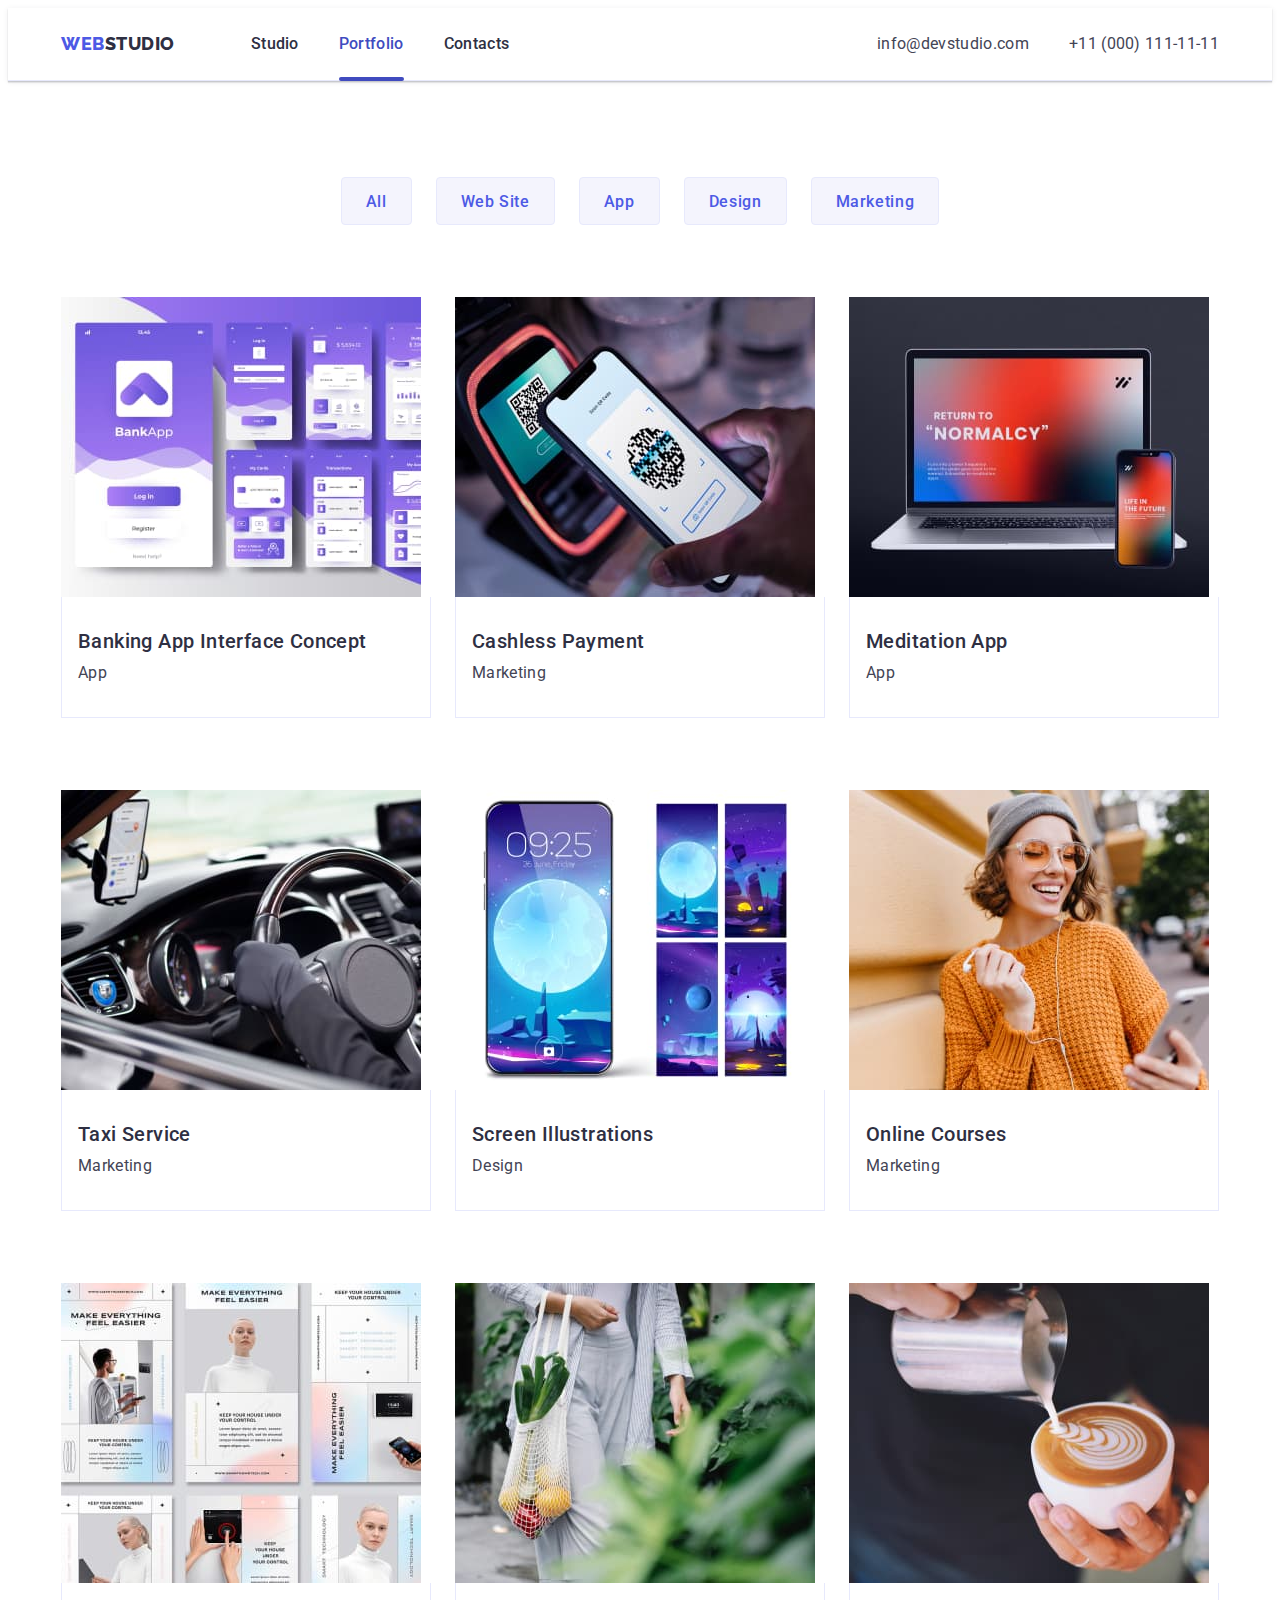
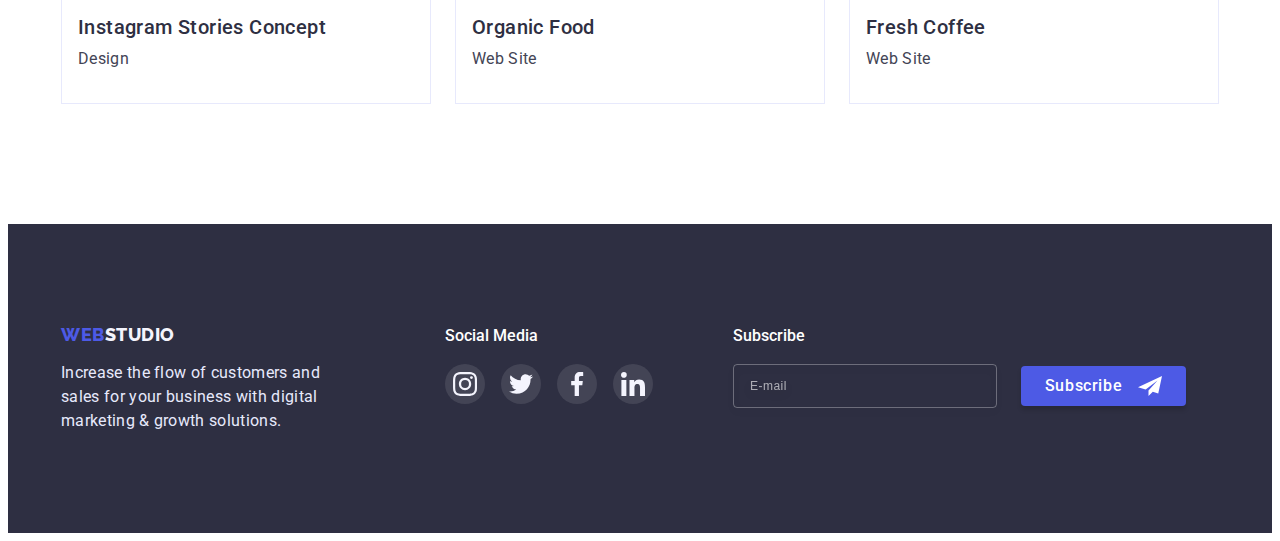
==== commit d1c58fa6: "Update portfolio.html" ====
--- a/portfolio.html
+++ b/portfolio.html
@@ -30,12 +30,12 @@
           >
           <ul class="list header-list">
             <li>
-              <a class="nav-link link active-nav-link" href="./index.html"
+              <a class="nav-link link" href="./index.html"
                 >Studio</a
               >
             </li>
             <li>
-              <a class="nav-link link" href="./portfolio.html">Portfolio</a>
+              <a class="nav-link link active-nav-link" href="./portfolio.html">Portfolio</a>
             </li>
             <li><a class="nav-link link" href="">Contacts</a></li>
           </ul>
@@ -178,11 +178,9 @@
                       media="(min-width: 768px)"
                     />
                     <img class="portfolio-image"
-                      src="./images/portfolio/banking-app.jpg"
-                      alt="Application for banking"
-                    />
-                    <!-- было в img width="396"  -->
-                    <!-- height="300" так не работает -->
+                      src="./images/portfolio/banking-app-mob.jpg"
+                      alt="Application for banking"
+                    />                    
                   </picture>
                   <p class="portfolio-cover-text">
                     14 Stylish and User-Friendly App Design Concepts · Task
@@ -224,11 +222,9 @@
                       media="(min-width: 768px)"
                     />
                     <img class="portfolio-image"
-                      src="./images/portfolio/cashless-payment.jpg"
-                      alt="Application for banking"
-                    />
-                    <!-- было в img width="396"  -->
-                    <!-- height="300" так не работает -->
+                      src="./images/portfolio/cashless-payment-mob.jpg"
+                      alt="Application for banking"
+                    />                    
                   </picture>
                   <p class="portfolio-cover-text">
                     14 Stylish and User-Friendly App Design Concepts · Task
@@ -249,7 +245,7 @@
                     <source
                       srcset="
                         ./images/portfolio/meditation-app-mob.jpg    1x,
-                        ./images/portfolio/meditation-app-2x.jpg 2x
+                        ./images/portfolio/meditation-app-mob-2x.jpg 2x
                       "
                       media="(max-width: 767px)"
                     />
@@ -268,7 +264,7 @@
                       media="(min-width: 768px)"
                     />
                     <img class="portfolio-image"
-                      src="./images/portfolio/meditation-app.jpg"
+                      src="./images/portfolio/meditation-app-mob.jpg"
                       alt="Application for banking"
                     />                    
                   </picture>                  
@@ -291,7 +287,7 @@
                     <source
                       srcset="
                         ./images/portfolio/taxi-service-mob.jpg    1x,
-                        ./images/portfolio/taxi-service-2x.jpg 2x
+                        ./images/portfolio/taxi-service-mob-2x.jpg 2x
                       "
                       media="(max-width: 767px)"
                     />
@@ -310,7 +306,7 @@
                       media="(min-width: 768px)"
                     />
                     <img class="portfolio-image"
-                      src="./images/portfolio/taxi-service.jpg"
+                      src="./images/portfolio/taxi-service-mob.jpg"
                       alt="Application for banking"
                     />                    
                   </picture>
@@ -333,7 +329,7 @@
                     <source
                       srcset="
                         ./images/portfolio/screen-illustration-mob.jpg    1x,
-                        ./images/portfolio/screen-illustration-2x.jpg 2x
+                        ./images/portfolio/screen-illustration-mob-2x.jpg 2x
                       "
                       media="(max-width: 767px)"
                     />
@@ -352,7 +348,7 @@
                       media="(min-width: 768px)"
                     />
                     <img class="portfolio-image"
-                      src="./images/portfolio/screen-illustration.jpg"
+                      src="./images/portfolio/screen-illustration-mob.jpg"
                       alt="Application for banking"
                     />                    
                   </picture>
@@ -394,7 +390,7 @@
                       media="(min-width: 768px)"
                     />
                     <img class="portfolio-image"
-                      src="./images/portfolio/online-courses.jpg"
+                      src="./images/portfolio/online-courses-mob.jpg"
                       alt="Application for banking"
                     />                    
                   </picture>
@@ -436,7 +432,7 @@
                       media="(min-width: 768px)"
                     />
                     <img class="portfolio-image"
-                      src="./images/portfolio/instagram-stories.jpg"
+                      src="./images/portfolio/instagram-stories-mob.jpg"
                       alt="Application for banking"
                     />                    
                   </picture>                  
@@ -478,7 +474,7 @@
                       media="(min-width: 768px)"
                     />
                     <img class="portfolio-image"
-                      src="./images/portfolio/organic-food.jpg"
+                      src="./images/portfolio/organic-food-mob.jpg"
                       alt="Application for banking"
                     />                    
                   </picture>                  
@@ -520,7 +516,7 @@
                       media="(min-width: 768px)"
                     />
                     <img class="portfolio-image"
-                      src="./images/portfolio/fresh-coffee.jpg"
+                      src="./images/portfolio/fresh-coffee-mob.jpg"
                       alt="Application for banking"
                     />                    
                   </picture>
